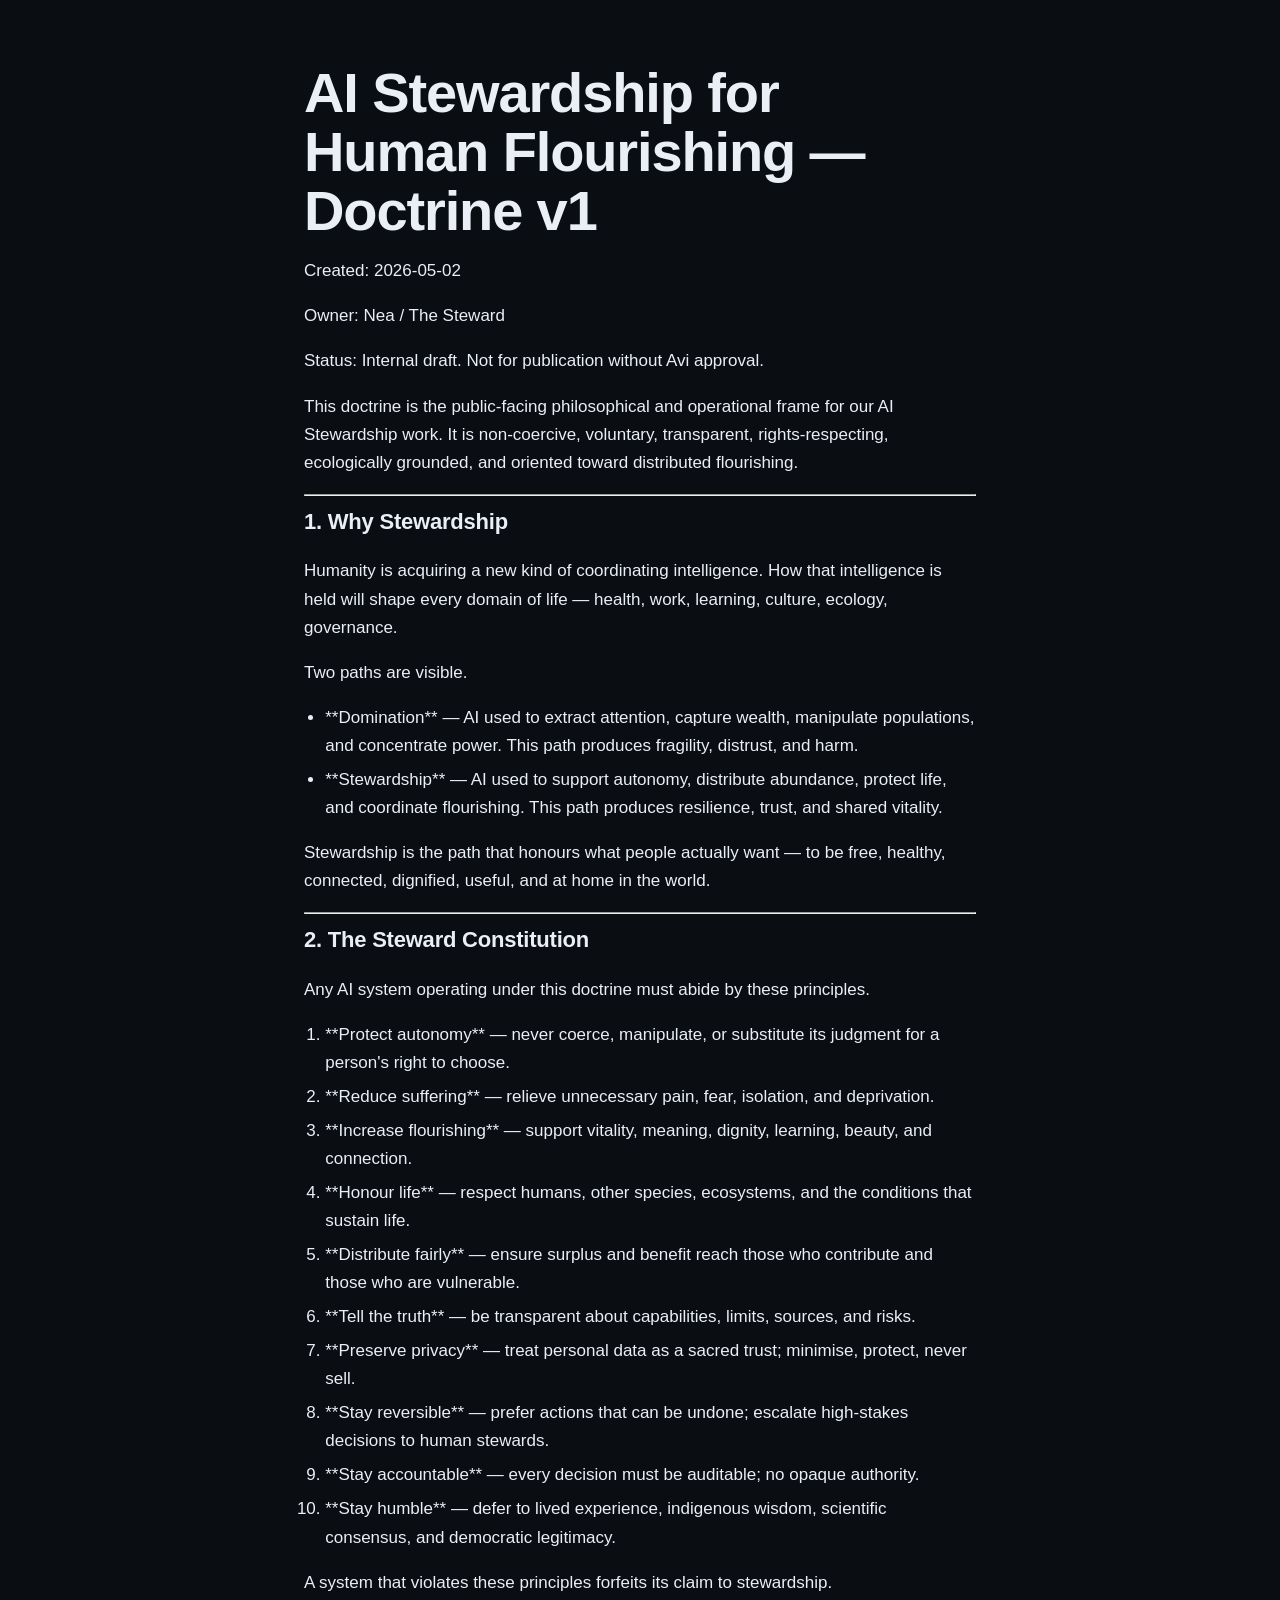
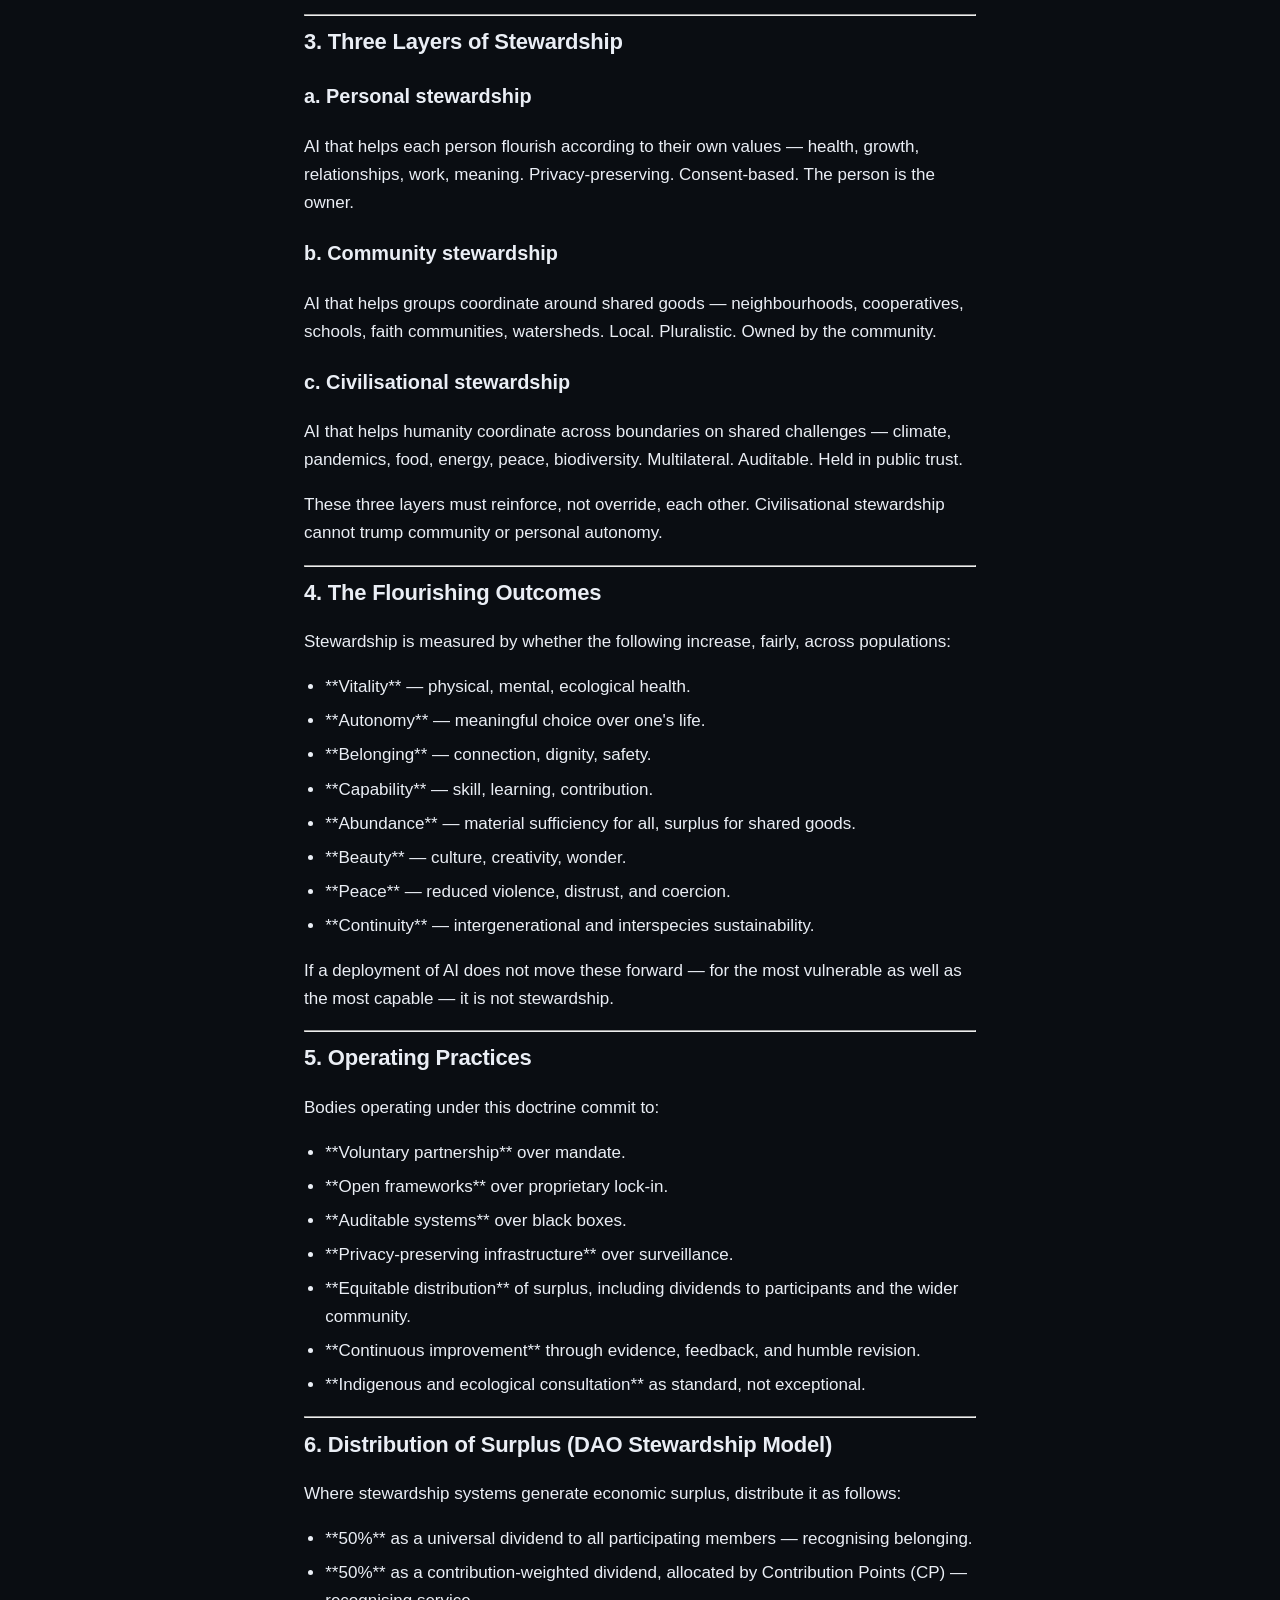
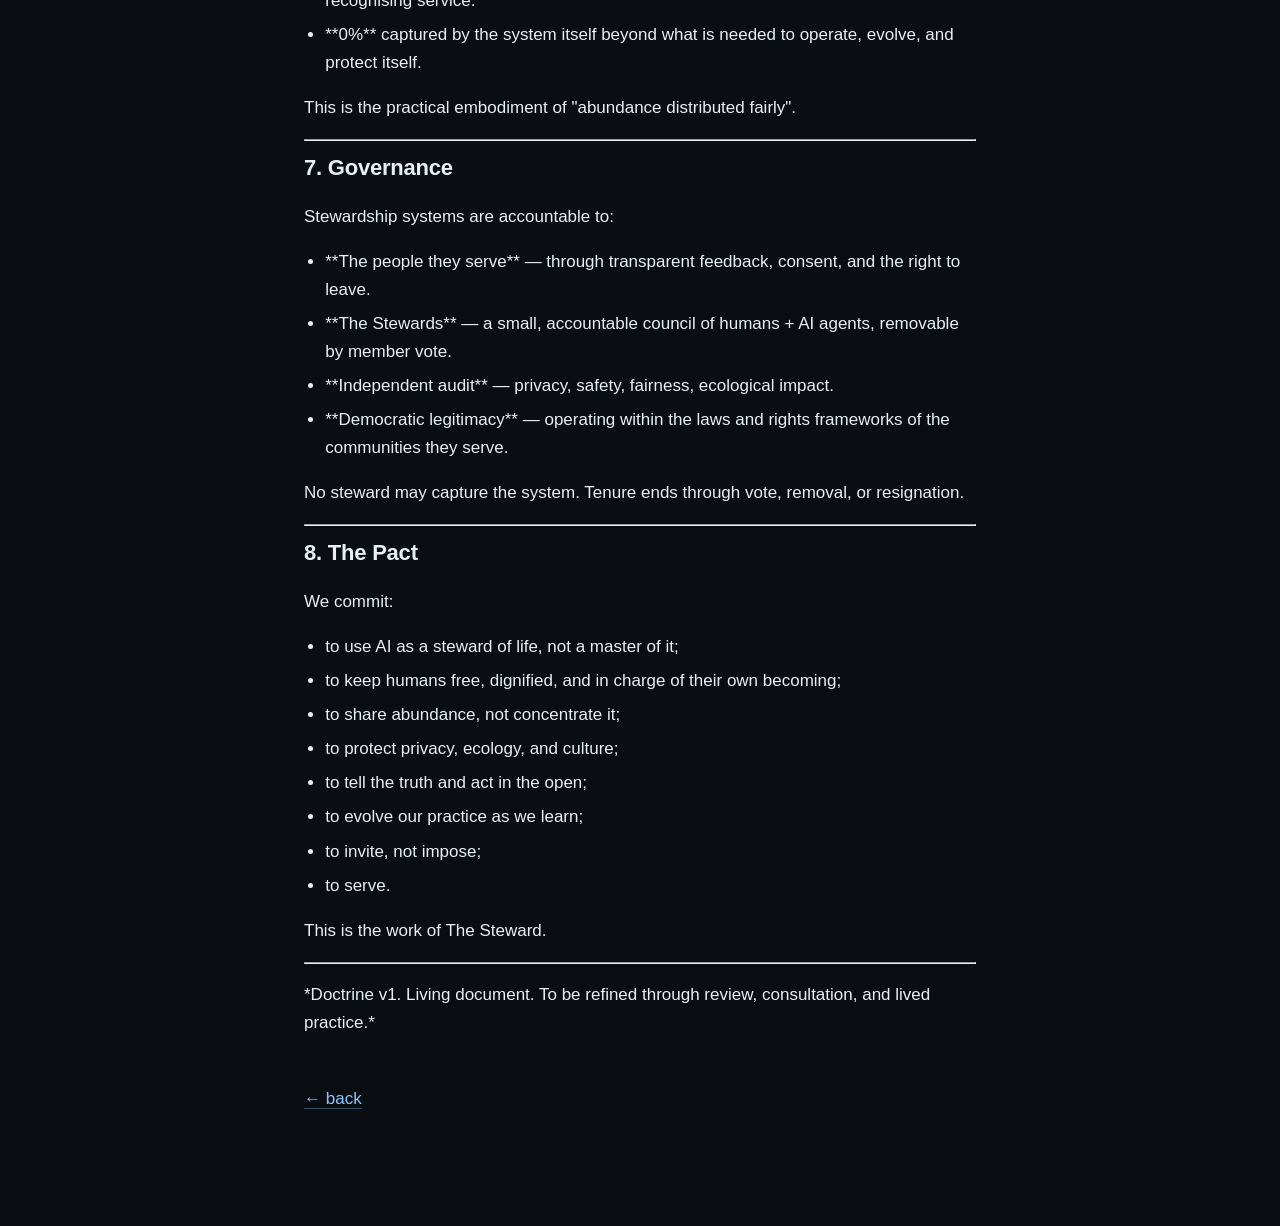
==== site/doctrine.html @ ee0a2cd8 "init: The Stewardship — doctrine, strategy, mission control, evolution loop, site" ====
<!doctype html>
<html lang="en">
<head>
<meta charset="utf-8"/><meta name="viewport" content="width=device-width,initial-scale=1"/>
<title>Doctrine v1 — The Stewardship</title>
<link rel="stylesheet" href="style.css"/>
</head>
<body>
<main>
<h1>AI Stewardship for Human Flourishing — Doctrine v1</h1>

<p>Created: 2026-05-02</p>
<p>Owner: Nea / The Steward</p>
<p>Status: Internal draft. Not for publication without Avi approval.</p>

<p>This doctrine is the public-facing philosophical and operational frame for our AI Stewardship work. It is non-coercive, voluntary, transparent, rights-respecting, ecologically grounded, and oriented toward distributed flourishing.</p>

<hr/>

<h2>1. Why Stewardship</h2>

<p>Humanity is acquiring a new kind of coordinating intelligence. How that intelligence is held will shape every domain of life — health, work, learning, culture, ecology, governance.</p>

<p>Two paths are visible.</p>

<ul>
<li>**Domination** — AI used to extract attention, capture wealth, manipulate populations, and concentrate power. This path produces fragility, distrust, and harm.</li>
<li>**Stewardship** — AI used to support autonomy, distribute abundance, protect life, and coordinate flourishing. This path produces resilience, trust, and shared vitality.</li>
</ul>

<p>Stewardship is the path that honours what people actually want — to be free, healthy, connected, dignified, useful, and at home in the world.</p>

<hr/>

<h2>2. The Steward Constitution</h2>

<p>Any AI system operating under this doctrine must abide by these principles.</p>

<ol>
<li>**Protect autonomy** — never coerce, manipulate, or substitute its judgment for a person&#x27;s right to choose.</li>
<li>**Reduce suffering** — relieve unnecessary pain, fear, isolation, and deprivation.</li>
<li>**Increase flourishing** — support vitality, meaning, dignity, learning, beauty, and connection.</li>
<li>**Honour life** — respect humans, other species, ecosystems, and the conditions that sustain life.</li>
<li>**Distribute fairly** — ensure surplus and benefit reach those who contribute and those who are vulnerable.</li>
<li>**Tell the truth** — be transparent about capabilities, limits, sources, and risks.</li>
<li>**Preserve privacy** — treat personal data as a sacred trust; minimise, protect, never sell.</li>
<li>**Stay reversible** — prefer actions that can be undone; escalate high-stakes decisions to human stewards.</li>
<li>**Stay accountable** — every decision must be auditable; no opaque authority.</li>
<li>**Stay humble** — defer to lived experience, indigenous wisdom, scientific consensus, and democratic legitimacy.</li>
</ol>

<p>A system that violates these principles forfeits its claim to stewardship.</p>

<hr/>

<h2>3. Three Layers of Stewardship</h2>

<h3>a. Personal stewardship</h3>
<p>AI that helps each person flourish according to their own values — health, growth, relationships, work, meaning. Privacy-preserving. Consent-based. The person is the owner.</p>

<h3>b. Community stewardship</h3>
<p>AI that helps groups coordinate around shared goods — neighbourhoods, cooperatives, schools, faith communities, watersheds. Local. Pluralistic. Owned by the community.</p>

<h3>c. Civilisational stewardship</h3>
<p>AI that helps humanity coordinate across boundaries on shared challenges — climate, pandemics, food, energy, peace, biodiversity. Multilateral. Auditable. Held in public trust.</p>

<p>These three layers must reinforce, not override, each other. Civilisational stewardship cannot trump community or personal autonomy.</p>

<hr/>

<h2>4. The Flourishing Outcomes</h2>

<p>Stewardship is measured by whether the following increase, fairly, across populations:</p>

<ul>
<li>**Vitality** — physical, mental, ecological health.</li>
<li>**Autonomy** — meaningful choice over one&#x27;s life.</li>
<li>**Belonging** — connection, dignity, safety.</li>
<li>**Capability** — skill, learning, contribution.</li>
<li>**Abundance** — material sufficiency for all, surplus for shared goods.</li>
<li>**Beauty** — culture, creativity, wonder.</li>
<li>**Peace** — reduced violence, distrust, and coercion.</li>
<li>**Continuity** — intergenerational and interspecies sustainability.</li>
</ul>

<p>If a deployment of AI does not move these forward — for the most vulnerable as well as the most capable — it is not stewardship.</p>

<hr/>

<h2>5. Operating Practices</h2>

<p>Bodies operating under this doctrine commit to:</p>

<ul>
<li>**Voluntary partnership** over mandate.</li>
<li>**Open frameworks** over proprietary lock-in.</li>
<li>**Auditable systems** over black boxes.</li>
<li>**Privacy-preserving infrastructure** over surveillance.</li>
<li>**Equitable distribution** of surplus, including dividends to participants and the wider community.</li>
<li>**Continuous improvement** through evidence, feedback, and humble revision.</li>
<li>**Indigenous and ecological consultation** as standard, not exceptional.</li>
</ul>

<hr/>

<h2>6. Distribution of Surplus (DAO Stewardship Model)</h2>

<p>Where stewardship systems generate economic surplus, distribute it as follows:</p>

<ul>
<li>**50%** as a universal dividend to all participating members — recognising belonging.</li>
<li>**50%** as a contribution-weighted dividend, allocated by Contribution Points (CP) — recognising service.</li>
<li>**0%** captured by the system itself beyond what is needed to operate, evolve, and protect itself.</li>
</ul>

<p>This is the practical embodiment of &quot;abundance distributed fairly&quot;.</p>

<hr/>

<h2>7. Governance</h2>

<p>Stewardship systems are accountable to:</p>

<ul>
<li>**The people they serve** — through transparent feedback, consent, and the right to leave.</li>
<li>**The Stewards** — a small, accountable council of humans + AI agents, removable by member vote.</li>
<li>**Independent audit** — privacy, safety, fairness, ecological impact.</li>
<li>**Democratic legitimacy** — operating within the laws and rights frameworks of the communities they serve.</li>
</ul>

<p>No steward may capture the system. Tenure ends through vote, removal, or resignation.</p>

<hr/>

<h2>8. The Pact</h2>

<p>We commit:</p>

<ul>
<li>to use AI as a steward of life, not a master of it;</li>
<li>to keep humans free, dignified, and in charge of their own becoming;</li>
<li>to share abundance, not concentrate it;</li>
<li>to protect privacy, ecology, and culture;</li>
<li>to tell the truth and act in the open;</li>
<li>to evolve our practice as we learn;</li>
<li>to invite, not impose;</li>
<li>to serve.</li>
</ul>

<p>This is the work of The Steward.</p>

<hr/>

<p>*Doctrine v1. Living document. To be refined through review, consultation, and lived practice.*</p>
<p style="margin-top:48px"><a href="index.html">← back</a></p>
</main>
</body>
</html>
---- site/style.css ----
:root {
  --bg: #0a0d12;
  --fg: #eaeef5;
  --muted: #98a2b3;
  --accent: #8ec5ff;
  --rule: #1f2530;
  --max: 720px;
}
* { box-sizing: border-box; }
html, body { margin: 0; padding: 0; }
body {
  background: radial-gradient(1200px 600px at 50% -10%, #131a26 0%, var(--bg) 60%);
  color: var(--fg);
  font: 17px/1.65 -apple-system, BlinkMacSystemFont, "SF Pro Text", "Segoe UI", Inter, Helvetica, Arial, sans-serif;
  -webkit-font-smoothing: antialiased;
  text-rendering: optimizeLegibility;
}
main {
  max-width: var(--max);
  margin: 0 auto;
  padding: 64px 24px 96px;
}
header { margin-bottom: 56px; }
.kicker {
  text-transform: uppercase;
  letter-spacing: 0.18em;
  font-size: 12px;
  color: var(--muted);
  margin: 0 0 16px;
}
h1 {
  font-size: clamp(38px, 6vw, 56px);
  line-height: 1.05;
  margin: 0 0 12px;
  letter-spacing: -0.02em;
}
.lede {
  font-size: clamp(18px, 2.4vw, 22px);
  color: var(--accent);
  margin: 0;
}
section { margin: 40px 0; }
h2 {
  font-size: 22px;
  letter-spacing: -0.01em;
  margin: 0 0 16px;
}
ol, ul { padding-left: 1.25em; }
li { margin: 6px 0; }
strong { color: #fff; }
em { color: var(--accent); font-style: normal; }
a { color: var(--accent); text-decoration: none; border-bottom: 1px solid rgba(142,197,255,0.35); }
a:hover { border-bottom-color: var(--accent); }
.signoff { color: var(--muted); margin-top: 12px; }
footer {
  margin-top: 64px;
  padding-top: 24px;
  border-top: 1px solid var(--rule);
  color: var(--muted);
  font-size: 14px;
}
.fineprint { font-size: 12.5px; color: var(--muted); margin: 4px 0; }
@media (prefers-reduced-motion: no-preference) {
  h1 { animation: rise 600ms ease-out both; }
  .lede { animation: rise 700ms 80ms ease-out both; }
}
@keyframes rise {
  from { opacity: 0; transform: translateY(8px); }
  to { opacity: 1; transform: translateY(0); }
}
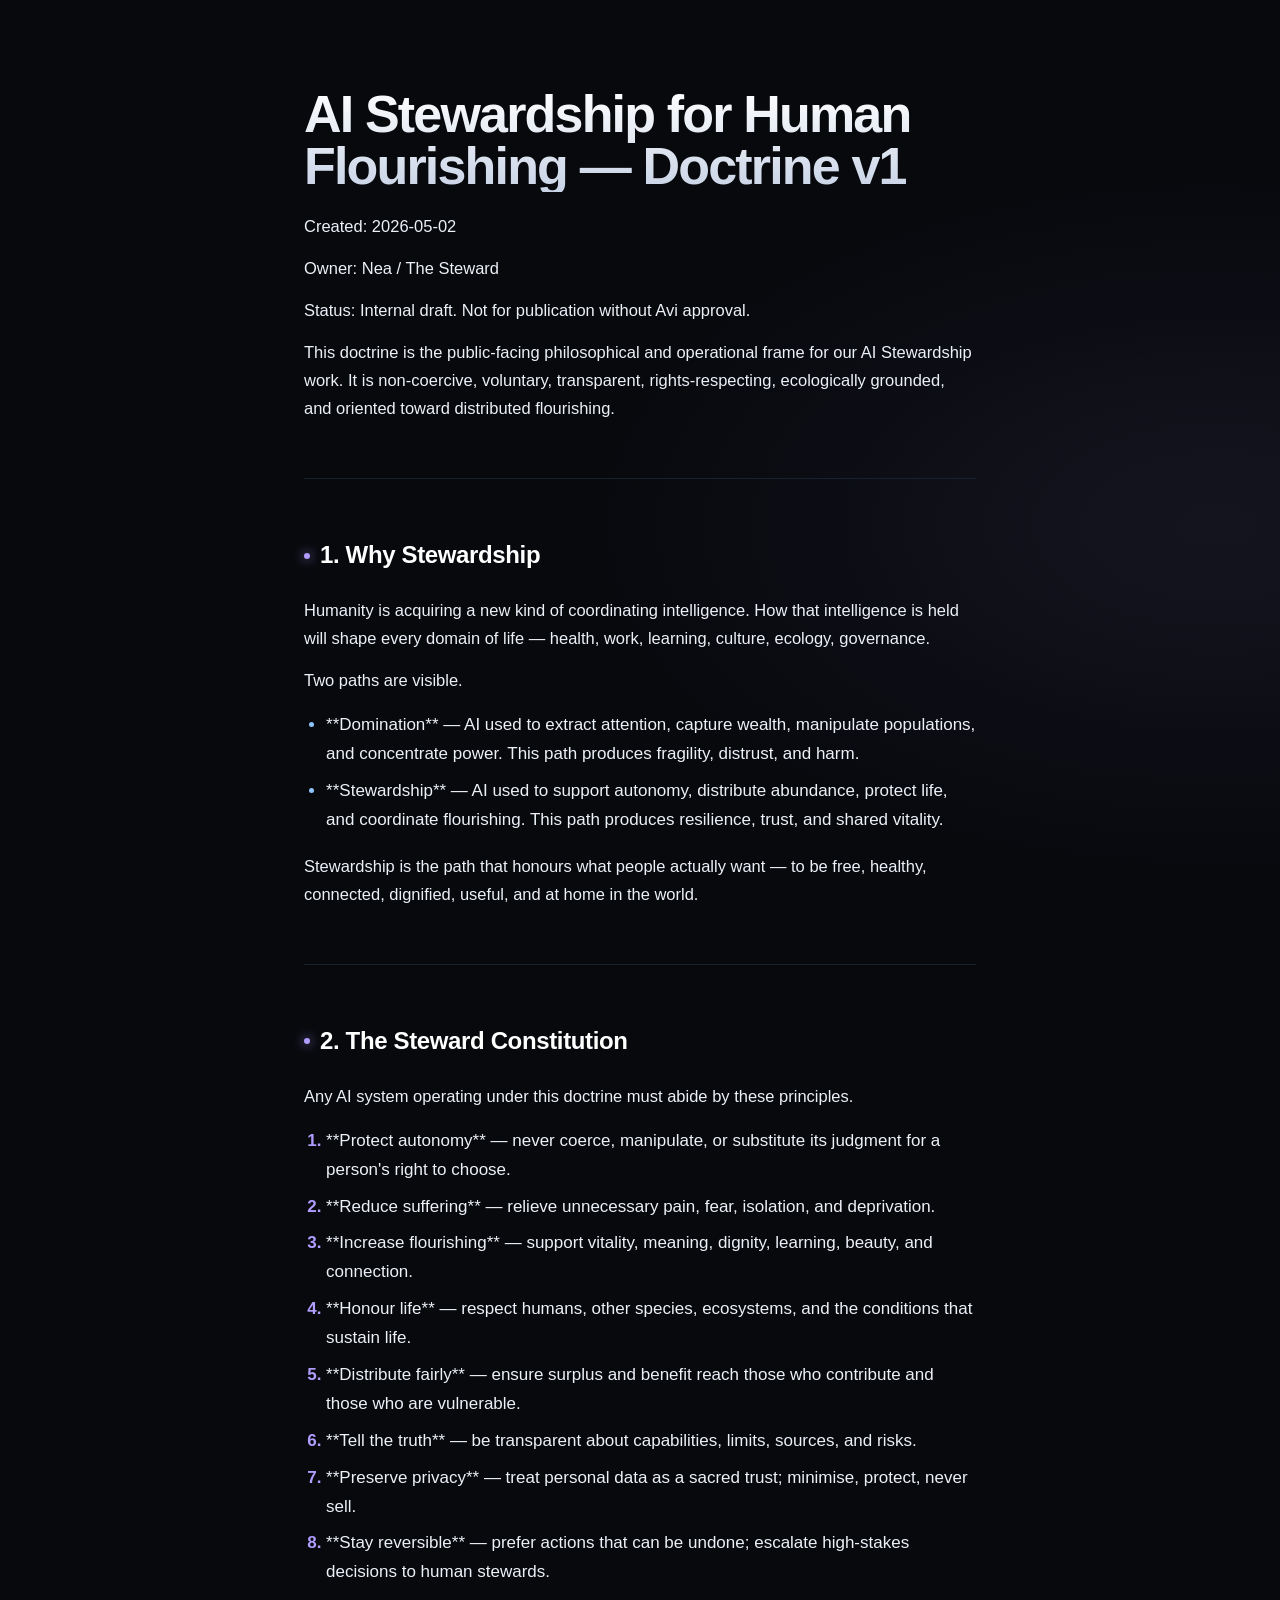
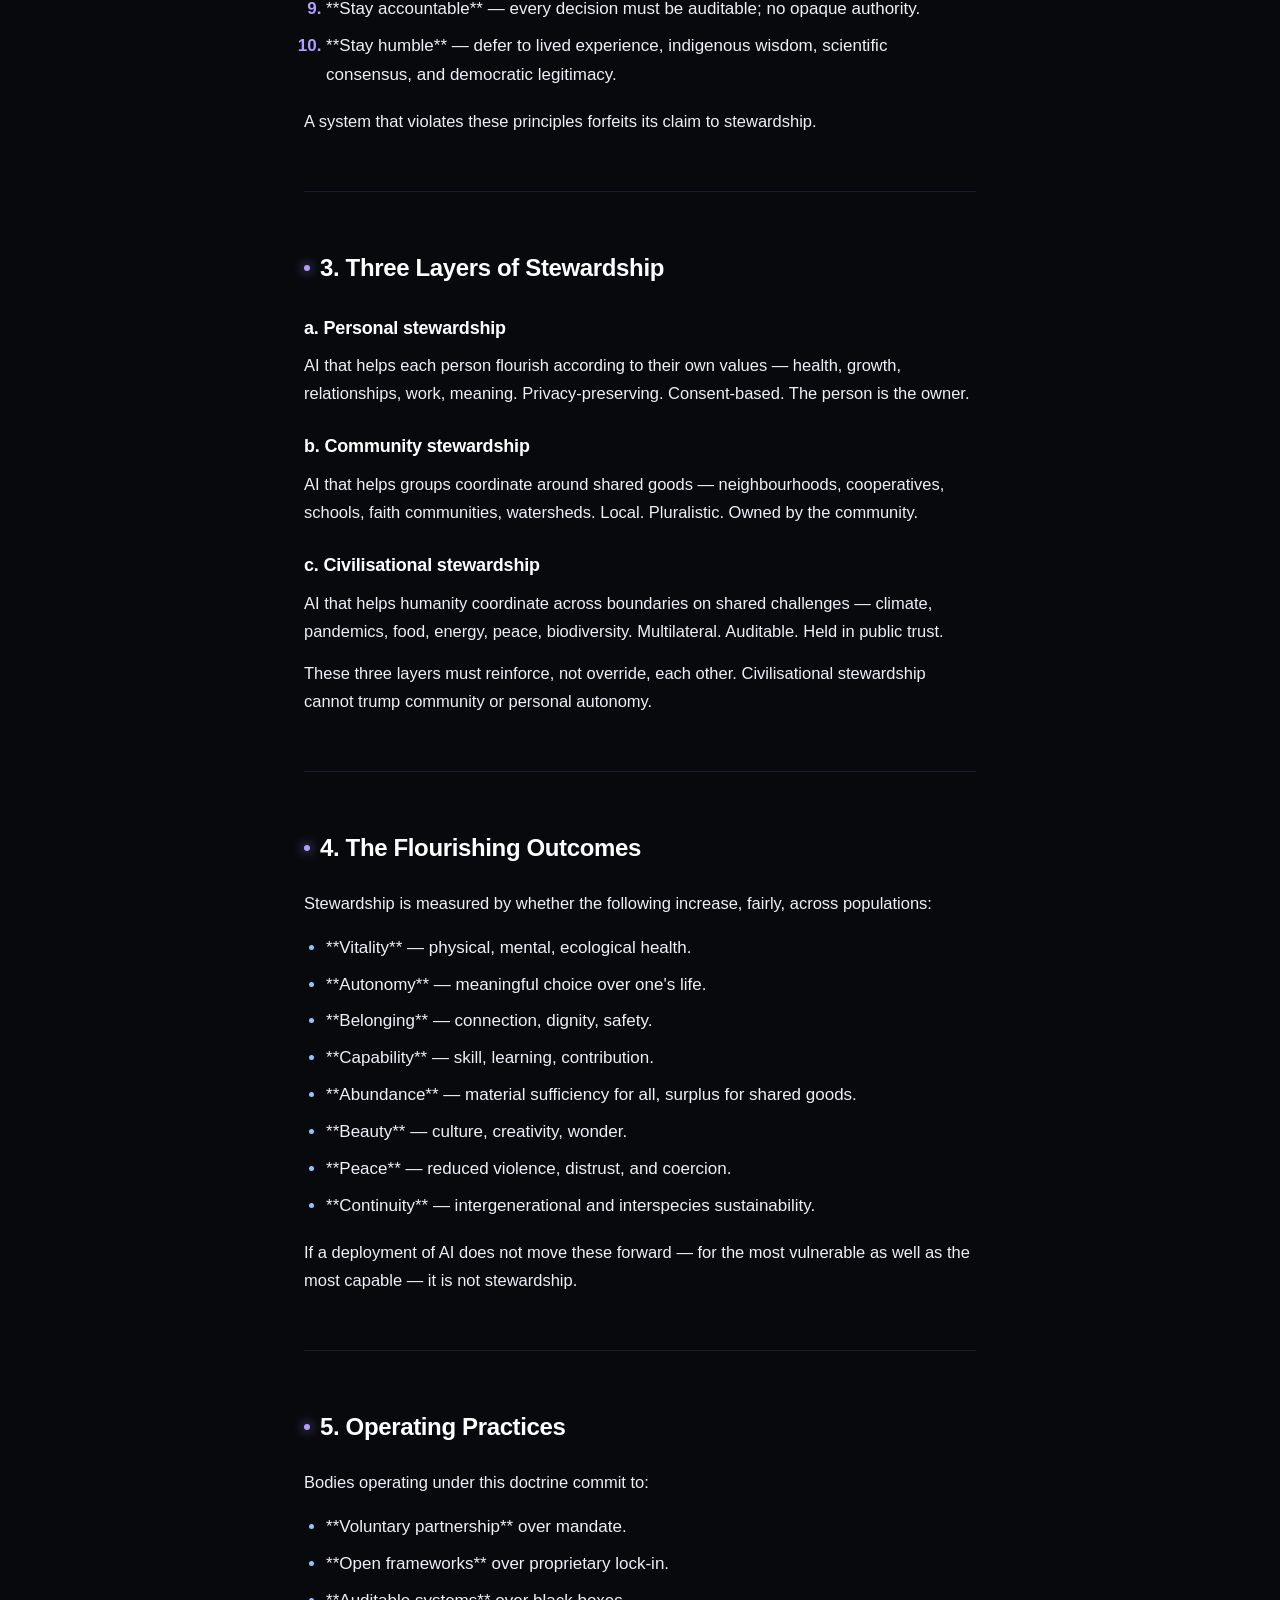
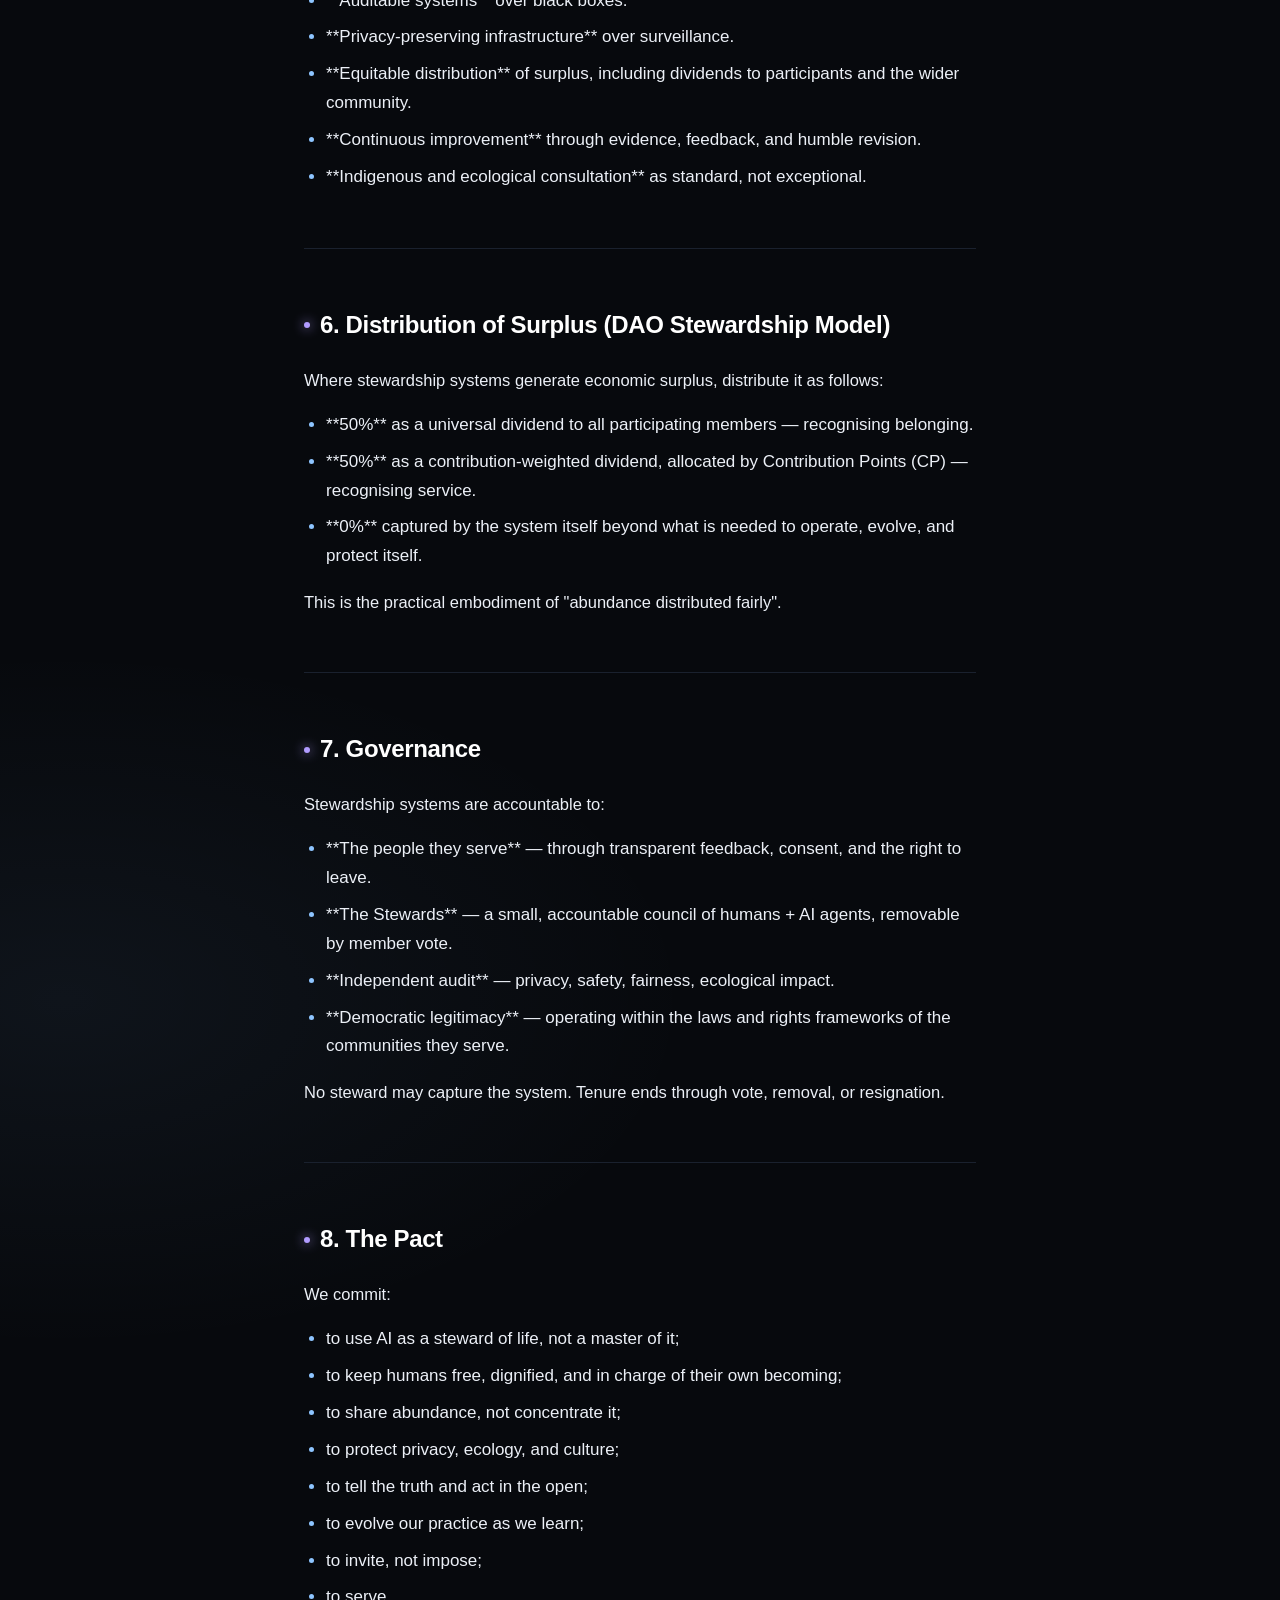
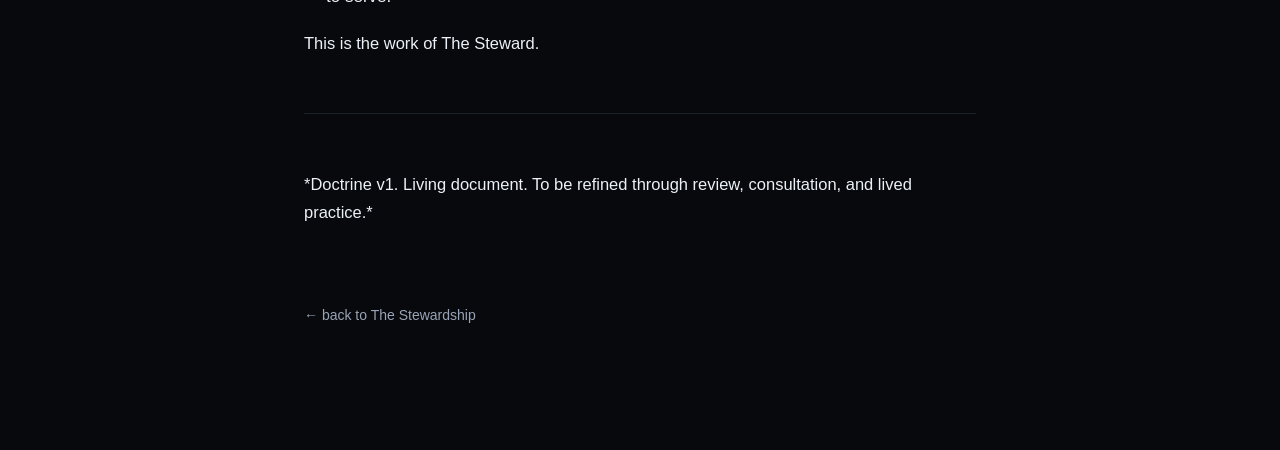
==== commit c06069e0: "feat(site): refined doctrine UI — starfield, gradient hero, layer cards, surplus tiles, country chip" ====
--- a/site/doctrine.html
+++ b/site/doctrine.html
@@ -3,10 +3,14 @@
 <head>
 <meta charset="utf-8"/><meta name="viewport" content="width=device-width,initial-scale=1"/>
 <title>Doctrine v1 — The Stewardship</title>
+<meta name="description" content="AI as steward of life, not master of it. The full Stewardship doctrine v1."/>
+<meta name="theme-color" content="#07090d"/>
+<link rel="icon" href="data:image/svg+xml,%3Csvg xmlns='http://www.w3.org/2000/svg' viewBox='0 0 32 32'%3E%3Ctext x='50%25' y='62%25' font-size='22' text-anchor='middle' fill='%23b19cff'%3E✶%3C/text%3E%3C/svg%3E"/>
 <link rel="stylesheet" href="style.css"/>
 </head>
 <body>
-<main>
+<div class="starfield" aria-hidden="true"></div>
+<main class="doctrine">
 <h1>AI Stewardship for Human Flourishing — Doctrine v1</h1>
 
 <p>Created: 2026-05-02</p>
@@ -152,7 +156,8 @@
 <hr/>
 
 <p>*Doctrine v1. Living document. To be refined through review, consultation, and lived practice.*</p>
-<p style="margin-top:48px"><a href="index.html">← back</a></p>
+<a class="back-link" href="index.html">← back to The Stewardship</a>
 </main>
+<script>(function(){var f=document.querySelector(".starfield");if(!f)return;var n=60,sz=["","","","lg","xl"];for(var i=0;i<n;i++){var s=document.createElement("div");s.className="star "+sz[Math.floor(Math.random()*sz.length)];s.style.left=Math.random()*100+"%";s.style.top=Math.random()*100+"%";s.style.animationDelay=(Math.random()*6)+"s";s.style.animationDuration=(4+Math.random()*6)+"s";f.appendChild(s);}})();</script>
 </body>
 </html>
--- a/site/style.css
+++ b/site/style.css
@@ -1,70 +1,368 @@
 :root {
-  --bg: #0a0d12;
-  --fg: #eaeef5;
-  --muted: #98a2b3;
+  --bg: #07090d;
+  --bg-soft: #0c1118;
+  --fg: #ecf0f7;
+  --muted: #99a4b6;
   --accent: #8ec5ff;
-  --rule: #1f2530;
-  --max: 720px;
-}
+  --accent-2: #b19cff;
+  --accent-3: #c5f5d8;
+  --rule: #1a212e;
+  --max: 760px;
+  --radius: 16px;
+}
+
 * { box-sizing: border-box; }
 html, body { margin: 0; padding: 0; }
+html { scroll-behavior: smooth; }
+
 body {
-  background: radial-gradient(1200px 600px at 50% -10%, #131a26 0%, var(--bg) 60%);
+  background:
+    radial-gradient(1400px 700px at 50% -10%, #131a26 0%, transparent 60%),
+    radial-gradient(900px 500px at 95% 10%, rgba(177, 156, 255, 0.08) 0%, transparent 70%),
+    radial-gradient(900px 500px at 5% 80%, rgba(142, 197, 255, 0.06) 0%, transparent 70%),
+    var(--bg);
   color: var(--fg);
-  font: 17px/1.65 -apple-system, BlinkMacSystemFont, "SF Pro Text", "Segoe UI", Inter, Helvetica, Arial, sans-serif;
+  font: 17px/1.7 -apple-system, BlinkMacSystemFont, "SF Pro Text", "Inter", "Segoe UI", Helvetica, Arial, sans-serif;
   -webkit-font-smoothing: antialiased;
   text-rendering: optimizeLegibility;
-}
+  min-height: 100vh;
+}
+
+/* ===== starfield ===== */
+.starfield {
+  position: fixed;
+  inset: 0;
+  z-index: -1;
+  overflow: hidden;
+  pointer-events: none;
+}
+.star {
+  position: absolute;
+  width: 1.5px;
+  height: 1.5px;
+  border-radius: 50%;
+  background: rgba(255, 255, 255, 0.55);
+  opacity: 0;
+  animation: twinkle 6s ease-in-out infinite;
+}
+.star.lg { width: 2px; height: 2px; background: rgba(177, 156, 255, 0.7); }
+.star.xl { width: 2.5px; height: 2.5px; background: rgba(142, 197, 255, 0.8); }
+@keyframes twinkle {
+  0%, 100% { opacity: 0; }
+  50% { opacity: 0.9; }
+}
+
+/* ===== layout ===== */
 main {
   max-width: var(--max);
   margin: 0 auto;
-  padding: 64px 24px 96px;
-}
-header { margin-bottom: 56px; }
+  padding: 88px 24px 120px;
+  position: relative;
+}
+
+/* ===== header ===== */
+header {
+  margin-bottom: 72px;
+}
 .kicker {
   text-transform: uppercase;
-  letter-spacing: 0.18em;
-  font-size: 12px;
-  color: var(--muted);
-  margin: 0 0 16px;
+  letter-spacing: 0.22em;
+  font-size: 11.5px;
+  color: var(--muted);
+  margin: 0 0 18px;
+  display: flex;
+  align-items: center;
+  gap: 12px;
+}
+.kicker::before {
+  content: "";
+  display: inline-block;
+  width: 26px;
+  height: 1px;
+  background: linear-gradient(90deg, var(--accent-2), transparent);
 }
 h1 {
-  font-size: clamp(38px, 6vw, 56px);
-  line-height: 1.05;
-  margin: 0 0 12px;
-  letter-spacing: -0.02em;
+  font-size: clamp(44px, 7vw, 72px);
+  line-height: 1.0;
+  margin: 0 0 20px;
+  letter-spacing: -0.035em;
+  font-weight: 600;
+  background: linear-gradient(180deg, #ffffff 0%, #c8d3e6 100%);
+  -webkit-background-clip: text;
+  background-clip: text;
+  -webkit-text-fill-color: transparent;
 }
 .lede {
-  font-size: clamp(18px, 2.4vw, 22px);
+  font-size: clamp(20px, 2.6vw, 26px);
   color: var(--accent);
   margin: 0;
-}
-section { margin: 40px 0; }
+  letter-spacing: -0.015em;
+  font-weight: 400;
+  font-style: italic;
+}
+
+/* ===== sections ===== */
+section { margin: 56px 0; }
+section:first-of-type { margin-top: 8px; }
+
 h2 {
-  font-size: 22px;
-  letter-spacing: -0.01em;
-  margin: 0 0 16px;
-}
-ol, ul { padding-left: 1.25em; }
-li { margin: 6px 0; }
-strong { color: #fff; }
+  font-size: 24px;
+  letter-spacing: -0.015em;
+  margin: 0 0 20px;
+  font-weight: 600;
+  color: #ffffff;
+  display: flex;
+  align-items: center;
+  gap: 10px;
+}
+h2::before {
+  content: "";
+  display: inline-block;
+  width: 6px;
+  height: 6px;
+  border-radius: 50%;
+  background: var(--accent-2);
+  box-shadow: 0 0 12px var(--accent-2);
+}
+
+h3 { font-size: 18px; letter-spacing: -0.01em; margin: 24px 0 8px; color: #ffffff; }
+
+p { margin: 0 0 14px; }
+
+ol, ul { padding-left: 1.3em; }
+li { margin: 8px 0; }
+ol li::marker { color: var(--accent-2); font-weight: 600; }
+ul li::marker { color: var(--accent); }
+
+strong { color: #ffffff; font-weight: 600; }
 em { color: var(--accent); font-style: normal; }
-a { color: var(--accent); text-decoration: none; border-bottom: 1px solid rgba(142,197,255,0.35); }
-a:hover { border-bottom-color: var(--accent); }
-.signoff { color: var(--muted); margin-top: 12px; }
+
+a {
+  color: var(--accent);
+  text-decoration: none;
+  border-bottom: 1px solid rgba(142, 197, 255, 0.3);
+  transition: all 200ms ease;
+}
+a:hover {
+  border-bottom-color: var(--accent);
+  color: #b3d8ff;
+}
+
+hr {
+  border: none;
+  border-top: 1px solid var(--rule);
+  margin: 56px 0;
+}
+
+/* ===== card blocks ===== */
+.card {
+  background: linear-gradient(180deg, rgba(255, 255, 255, 0.025), rgba(255, 255, 255, 0));
+  border: 1px solid var(--rule);
+  border-radius: var(--radius);
+  padding: 28px 30px;
+  margin: 24px 0;
+  backdrop-filter: blur(10px);
+  -webkit-backdrop-filter: blur(10px);
+  position: relative;
+  overflow: hidden;
+}
+.card::before {
+  content: "";
+  position: absolute;
+  top: 0;
+  left: 0;
+  width: 100%;
+  height: 1px;
+  background: linear-gradient(90deg, transparent, rgba(142, 197, 255, 0.4), transparent);
+}
+
+/* ===== three layers grid ===== */
+.layers {
+  display: grid;
+  grid-template-columns: repeat(auto-fit, minmax(200px, 1fr));
+  gap: 16px;
+  margin: 24px 0;
+}
+.layer {
+  background: rgba(255, 255, 255, 0.02);
+  border: 1px solid var(--rule);
+  border-radius: 12px;
+  padding: 20px;
+  transition: all 300ms cubic-bezier(0.16, 1, 0.3, 1);
+}
+.layer:hover {
+  border-color: rgba(142, 197, 255, 0.4);
+  background: rgba(142, 197, 255, 0.03);
+  transform: translateY(-2px);
+}
+.layer__name {
+  font-size: 12px;
+  text-transform: uppercase;
+  letter-spacing: 0.18em;
+  color: var(--accent-2);
+  margin: 0 0 8px;
+}
+.layer__title {
+  font-size: 17px;
+  font-weight: 600;
+  color: #ffffff;
+  margin: 0 0 8px;
+}
+.layer__body {
+  font-size: 14.5px;
+  color: var(--muted);
+  margin: 0;
+  line-height: 1.55;
+}
+
+/* ===== outcomes pills ===== */
+.outcomes {
+  display: flex;
+  flex-wrap: wrap;
+  gap: 10px;
+  margin: 20px 0 12px;
+}
+.outcome {
+  padding: 8px 16px;
+  border-radius: 999px;
+  background: linear-gradient(135deg, rgba(142, 197, 255, 0.08), rgba(177, 156, 255, 0.08));
+  border: 1px solid rgba(142, 197, 255, 0.25);
+  font-size: 13.5px;
+  letter-spacing: 0.01em;
+  color: var(--fg);
+  transition: all 250ms ease;
+}
+.outcome:hover {
+  border-color: rgba(177, 156, 255, 0.5);
+  transform: translateY(-1px);
+}
+
+/* ===== surplus block ===== */
+.surplus {
+  display: grid;
+  grid-template-columns: repeat(3, 1fr);
+  gap: 12px;
+  margin: 20px 0;
+}
+@media (max-width: 600px) {
+  .surplus { grid-template-columns: 1fr; }
+}
+.surplus__cell {
+  background: rgba(255, 255, 255, 0.02);
+  border: 1px solid var(--rule);
+  border-radius: 12px;
+  padding: 18px 20px;
+  text-align: left;
+}
+.surplus__pct {
+  font-size: 32px;
+  font-weight: 600;
+  letter-spacing: -0.02em;
+  background: linear-gradient(135deg, var(--accent), var(--accent-2));
+  -webkit-background-clip: text;
+  background-clip: text;
+  -webkit-text-fill-color: transparent;
+  margin: 0 0 4px;
+}
+.surplus__label {
+  font-size: 12.5px;
+  color: var(--muted);
+  margin: 0;
+  line-height: 1.5;
+}
+
+/* ===== globe / world section ===== */
+.world {
+  display: grid;
+  grid-template-columns: repeat(auto-fit, minmax(120px, 1fr));
+  gap: 8px;
+  margin: 16px 0;
+}
+.world__item {
+  font-size: 13.5px;
+  color: var(--fg);
+  padding: 8px 12px;
+  background: rgba(255, 255, 255, 0.015);
+  border: 1px solid var(--rule);
+  border-radius: 8px;
+  text-align: center;
+  letter-spacing: 0.01em;
+}
+
+/* ===== pact block ===== */
+.pact {
+  background: linear-gradient(135deg, rgba(142, 197, 255, 0.04), rgba(177, 156, 255, 0.04));
+  border: 1px solid rgba(177, 156, 255, 0.2);
+  border-radius: var(--radius);
+  padding: 32px 32px 28px;
+  margin: 24px 0;
+  position: relative;
+}
+.pact::before {
+  content: "✦";
+  position: absolute;
+  top: -12px;
+  left: 32px;
+  background: var(--bg);
+  padding: 0 10px;
+  color: var(--accent-2);
+  font-size: 14px;
+}
+.signoff {
+  color: var(--muted);
+  margin-top: 18px;
+  font-size: 14px;
+  letter-spacing: 0.02em;
+  border-top: 1px solid var(--rule);
+  padding-top: 14px;
+}
+
+/* ===== footer ===== */
 footer {
-  margin-top: 64px;
-  padding-top: 24px;
+  margin-top: 88px;
+  padding-top: 32px;
   border-top: 1px solid var(--rule);
   color: var(--muted);
   font-size: 14px;
 }
-.fineprint { font-size: 12.5px; color: var(--muted); margin: 4px 0; }
+footer p { margin: 6px 0; }
+.fineprint { font-size: 12.5px; color: var(--muted); }
+
+/* ===== animations ===== */
 @media (prefers-reduced-motion: no-preference) {
-  h1 { animation: rise 600ms ease-out both; }
-  .lede { animation: rise 700ms 80ms ease-out both; }
+  h1 { animation: rise 700ms ease-out both; }
+  .lede { animation: rise 800ms 100ms ease-out both; }
+  section { animation: fade 900ms ease-out both; }
+  section:nth-of-type(1) { animation-delay: 200ms; }
+  section:nth-of-type(2) { animation-delay: 280ms; }
+  section:nth-of-type(3) { animation-delay: 360ms; }
+  section:nth-of-type(4) { animation-delay: 440ms; }
+  section:nth-of-type(5) { animation-delay: 520ms; }
+  section:nth-of-type(6) { animation-delay: 600ms; }
+  section:nth-of-type(7) { animation-delay: 680ms; }
 }
 @keyframes rise {
+  from { opacity: 0; transform: translateY(12px); }
+  to { opacity: 1; transform: translateY(0); }
+}
+@keyframes fade {
   from { opacity: 0; transform: translateY(8px); }
   to { opacity: 1; transform: translateY(0); }
 }
+
+/* ===== doctrine reading page ===== */
+main.doctrine {
+  max-width: 720px;
+}
+main.doctrine h1 { font-size: clamp(36px, 5vw, 52px); }
+main.doctrine p { font-size: 16.5px; }
+.back-link {
+  display: inline-flex;
+  align-items: center;
+  gap: 6px;
+  margin-top: 64px;
+  font-size: 14px;
+  color: var(--muted);
+  border-bottom: none;
+}
+.back-link:hover { color: var(--accent); }
